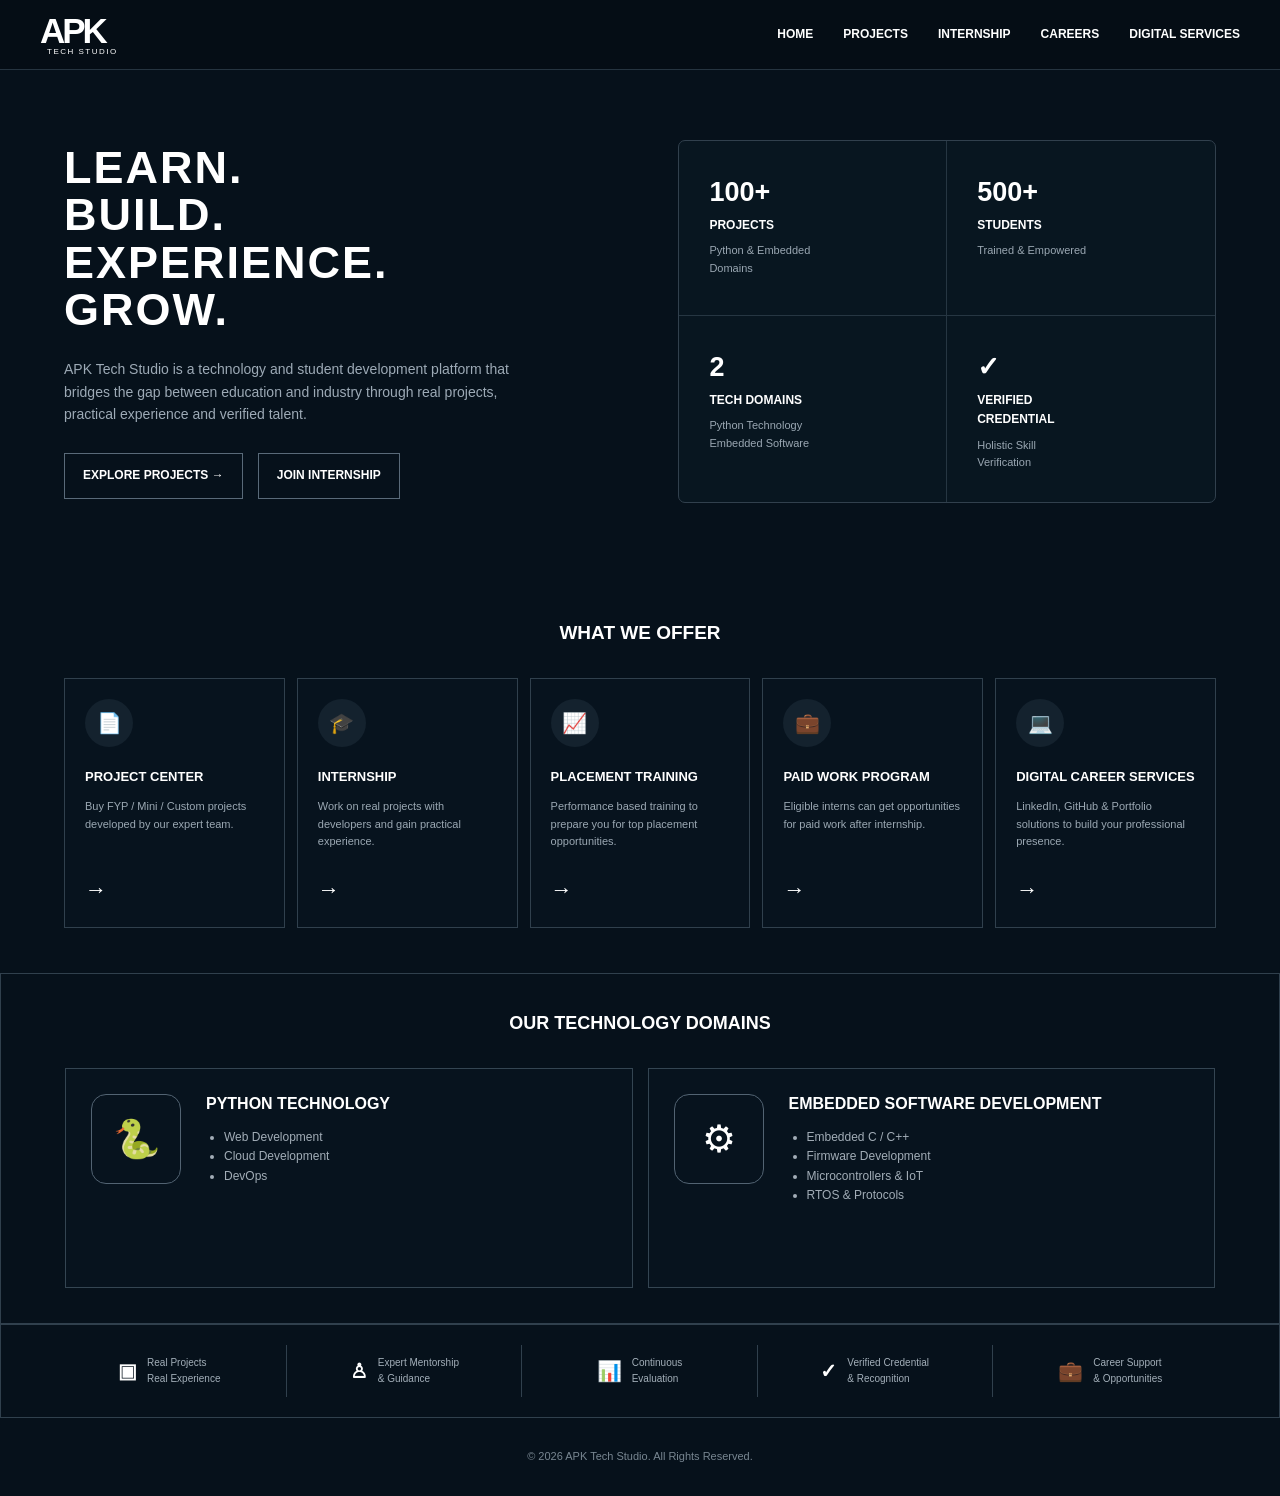
==== index.html @ 43055172 "first commit" ====
<!DOCTYPE html>
<html lang="en">
<head>
    <meta charset="UTF-8">
    <meta name="viewport" content="width=device-width, initial-scale=1.0">

    <title>APK Tech Studio</title>

    <link rel="stylesheet" href="index.css">
</head>

<body>

    <!-- ================= NAVBAR ================= -->

    <header>

        <div class="logo">
            <div>APK</div>
            <span>TECH STUDIO</span>
        </div>

        <nav>
            <a href="index.html">HOME</a>
            <a href="#projects">PROJECTS</a>
            <a href="internship.html">INTERNSHIP</a>
            <a href="#careers">CAREERS</a>
            <a href="digitalcareer.html">DIGITAL SERVICES</a>
           
        </nav>


    </header>


    <!-- ================= HERO SECTION ================= -->

    <section id="home" class="hero">

        <!-- LEFT SIDE -->

        <div class="hero-content">

            <h1>
                LEARN.<br>
                BUILD.<br>
                EXPERIENCE.<br>
                GROW.
            </h1>

            <p>
                APK Tech Studio is a technology and student development
                platform that bridges the gap between education and
                industry through real projects, practical experience and
                verified talent.
            </p>

            <div class="hero-buttons">

                <a href="https://forms.google.com/" target="_blank">
                    EXPLORE PROJECTS →
                </a>

                <a href="https://forms.google.com/" target="_blank">
                    JOIN INTERNSHIP
                </a>

            </div>

        </div>


        <!-- RIGHT SIDE -->

        <div class="stats">

            <div class="stat-card">

                <div class="stat">
                    <h2>100+</h2>
                    <p>PROJECTS</p>
                    <span>Python & Embedded<br>Domains</span>
                </div>

                <div class="stat">
                    <h2>500+</h2>
                    <p>STUDENTS</p>
                    <span>Trained & Empowered</span>
                </div>

            </div>


            <div class="stat-card">

                <div class="stat">
                    <h2>2</h2>
                    <p>TECH DOMAINS</p>
                    <span>
                        Python Technology<br>
                        Embedded Software
                    </span>
                </div>

                <div class="stat">
                    <h2>✓</h2>
                    <p>VERIFIED<br>CREDENTIAL</p>
                    <span>Holistic Skill<br>Verification</span>
                </div>

            </div>

        </div>

    </section>


    <!-- ================= WHAT WE OFFER ================= -->

    <section id="services" class="offer">

        <h2>WHAT WE OFFER</h2>

        <div class="offer-container">


            <!-- PROJECT CENTER -->

            <div class="offer-card">

                <div class="icon">📄</div>

                <h3>PROJECT CENTER</h3>

                <p>
                    Buy FYP / Mini / Custom projects developed
                    by our expert team.
                </p>

                <a href="https://forms.google.com/" target="_blank">
                    →
                </a>

            </div>


            <!-- INTERNSHIP -->

            <div class="offer-card">

                <div class="icon">🎓</div>

                <h3>INTERNSHIP</h3>

                <p>
                    Work on real projects with developers and
                    gain practical experience.
                </p>

                <a href="https://forms.google.com/" target="_blank">
                    →
                </a>

            </div>


            <!-- PLACEMENT TRAINING -->

            <div class="offer-card">

                <div class="icon">📈</div>

                <h3>PLACEMENT TRAINING</h3>

                <p>
                    Performance based training to prepare you
                    for top placement opportunities.
                </p>

                <a href="https://forms.google.com/" target="_blank">
                    →
                </a>

            </div>


            <!-- PAID WORK -->

            <div class="offer-card">

                <div class="icon">💼</div>

                <h3>PAID WORK PROGRAM</h3>

                <p>
                    Eligible interns can get opportunities
                    for paid work after internship.
                </p>

                <a href="https://forms.google.com/" target="_blank">
                    →
                </a>

            </div>


            <!-- DIGITAL CAREER -->

            <div class="offer-card">

                <div class="icon">💻</div>

                <h3>DIGITAL CAREER SERVICES</h3>

                <p>
                    LinkedIn, GitHub & Portfolio solutions to
                    build your professional presence.
                </p>

                <a href="https://forms.google.com/" target="_blank">
                    →
                </a>

            </div>

        </div>

    </section>


    <!-- ================= TECHNOLOGY DOMAINS ================= -->

    <section class="technology">

        <h2>OUR TECHNOLOGY DOMAINS</h2>


        <div class="technology-container">


            <!-- PYTHON -->

            <div class="technology-card">

                <div class="technology-icon">
                    🐍
                </div>

                <div>

                    <h3>PYTHON TECHNOLOGY</h3>

                    <ul>
                        <li>Web Development</li>
                        <li>Cloud Development</li>
                        <li>DevOps</li>
                    </ul>

                </div>

            </div>


            <!-- EMBEDDED -->

            <div class="technology-card">

                <div class="technology-icon">
                    ⚙
                </div>

                <div>

                    <h3>EMBEDDED SOFTWARE DEVELOPMENT</h3>

                    <ul>
                        <li>Embedded C / C++</li>
                        <li>Firmware Development</li>
                        <li>Microcontrollers & IoT</li>
                        <li>RTOS & Protocols</li>
                    </ul>


                </div>

            </div>

        </div>

    </section>


    <!-- ================= FEATURES ================= -->

    <section class="features">

        <div>
            <strong>▣</strong>
            <span>Real Projects<br>Real Experience</span>
        </div>

        <div>
            <strong>♙</strong>
            <span>Expert Mentorship<br>& Guidance</span>
        </div>

        <div>
            <strong>📊</strong>
            <span>Continuous<br>Evaluation</span>
        </div>

        <div>
            <strong>✓</strong>
            <span>Verified Credential<br>& Recognition</span>
        </div>

        <div>
            <strong>💼</strong>
            <span>Career Support<br>& Opportunities</span>
        </div>

    </section>


    <!-- ================= FOOTER ================= -->

    <footer>

        <p>
            © 2026 APK Tech Studio. All Rights Reserved.
        </p>

    </footer>


</body>
</html>
---- index.css ----
/* =========================
   RESET
========================= */

* {
    margin: 0;
    padding: 0;
    box-sizing: border-box;
}

html {
    scroll-behavior: smooth;
}

body {
    font-family: Arial, Helvetica, sans-serif;
    background-color: #06111b;
    color: #ffffff;
    line-height: 1.6;
}


/* =========================
   NAVBAR
========================= */

header {
    width: 100%;
    height: 70px;
    padding: 0 40px;

    display: flex;
    align-items: center;
    justify-content: space-between;

    background-color: #050d15;
    border-bottom: 1px solid #263440;
}


/* LOGO */

.logo {
    width: 155px;

    line-height: 1;
}


.logo div {
    font-size: 35px;
    font-weight: 900;
    letter-spacing: -3px;
    font-family: 'Ethnocentric-Regular', sans-serif;}


.logo span {
    display: block;

    margin-left: 7px;

    font-size: 8px;
    letter-spacing: 1.5px;
}


/* NAVIGATION */

nav {
    display: flex;
    gap: 30px;
}

nav a {
    color: #ffffff;
    text-decoration: none;
    font-size: 12px;
    font-weight: bold;
}

nav a:hover {
    color: #aebdcc;
}


/* GET STARTED */

.get-started {
    color: white;
    text-decoration: none;

    border: 1px solid #586979;
    padding: 11px 18px;

    font-size: 11px;
    font-weight: bold;
}

.get-started:hover {
    background-color: #142332;
}


/* MENU */

.menu-button {
    background: transparent;
    color: white;

    border: 1px solid #334452;

    padding: 8px 11px;

    font-size: 18px;
}


/* =========================
   HERO SECTION
========================= */
.hero {
    width: 100%;
    max-width: none;

    margin: 0;

    min-height: 470px;

    padding: 70px clamp(25px, 5vw, 80px);

    display: grid;
    grid-template-columns: 1fr 1fr;

    gap: clamp(40px, 6vw, 100px);

    align-items: center;
}

/* HERO TEXT */

.hero-content h1 {
    font-size: 45px;
    line-height: 1.05;

    letter-spacing: 2px;

    margin-bottom: 25px;
}

.hero-content p {
    max-width: 480px;

    color: #9daab6;

    font-size: 14px;

    margin-bottom: 28px;
}


/* HERO BUTTONS */

.hero-buttons {
    display: flex;
    gap: 15px;
}

.hero-buttons a {
    display: inline-block;

    padding: 12px 18px;

    border: 1px solid #596a79;

    color: white;

    text-decoration: none;

    font-size: 12px;
    font-weight: bold;
}

.hero-buttons a:hover {
    background-color: #162635;
}


/* =========================
   STATISTICS
========================= */

.stats {
    border: 1px solid #31404d;

    border-radius: 7px;

    overflow: hidden;

    background-color: #081620;
}

.stat-card {
    display: grid;
    grid-template-columns: 1fr 1fr;
}

.stat {
    min-height: 175px;

    padding: 30px;

    border-bottom: 1px solid #263642;
}

.stat:nth-child(odd) {
    border-right: 1px solid #263642;
}

.stat-card:last-child .stat {
    border-bottom: none;
}

.stat h2 {
    font-size: 27px;
    margin-bottom: 2px;
}

.stat p {
    font-size: 12px;
    font-weight: bold;
}

.stat span {
    display: block;

    margin-top: 7px;

    color: #9aa7b2;

    font-size: 11px;
}


/* =========================
   WHAT WE OFFER
========================= */

.offer {
    width: 100%;
    max-width: none;

    margin: 0;

    padding: 45px clamp(25px, 5vw, 80px);
}

.offer > h2 {
    text-align: center;

    font-size: 19px;

    margin-bottom: 30px;
}

.offer-container {
    display: grid;

    grid-template-columns: repeat(5, 1fr);

    gap: 12px;
}


/* OFFER CARD */

.offer-card {
    min-height: 250px;

    padding: 20px;

    border: 1px solid #30404d;

    background-color: #07131e;

    display: flex;
    flex-direction: column;
}

.offer-card:hover {
    border-color: #71808d;
}

.icon {
    width: 48px;
    height: 48px;

    border-radius: 50%;

    background-color: #14222e;

    display: flex;
    align-items: center;
    justify-content: center;

    margin-bottom: 20px;

    font-size: 20px;
}

.offer-card h3 {
    font-size: 13px;

    margin-bottom: 10px;
}

.offer-card p {
    color: #9ba8b3;

    font-size: 11px;
}

.offer-card a {
    margin-top: auto;

    color: white;

    text-decoration: none;

    font-size: 22px;
}


/* =========================
   TECHNOLOGY
========================= */

.technology {
    width: 100%;
    max-width: none;

    margin: 0;

    padding: 35px clamp(25px, 5vw, 80px);

    border: 1px solid #30404d;
}

.technology > h2 {
    text-align: center;

    font-size: 18px;

    margin-bottom: 30px;
}

.technology-container {
    display: grid;

    grid-template-columns: 1fr 1fr;

    gap: 15px;
}


/* TECHNOLOGY CARD */

.technology-card {
    min-height: 220px;

    padding: 25px;

    border: 1px solid #344552;

    display: flex;

    gap: 25px;

    background-color: #07131e;
}

.technology-icon {
    width: 90px;
    height: 90px;

    flex-shrink: 0;

    border: 1px solid #526372;

    border-radius: 15px;

    display: flex;
    align-items: center;
    justify-content: center;

    font-size: 38px;
}

.technology-card h3 {
    font-size: 16px;

    line-height: 1.2;

    margin-bottom: 15px;
}

.technology-card ul {
    padding-left: 18px;

    color: #a2adb7;

    font-size: 12px;

    margin-bottom: 20px;
}

.technology-card a {
    display: inline-block;

    padding: 10px 15px;

    border: 1px solid #586977;

    color: white;

    text-decoration: none;

    font-size: 11px;

    font-weight: bold;
}

.technology-card a:hover {
    background-color: #162635;
}


/* =========================
   FEATURES
========================= */

.features {
    width: 100%;
    max-width: none;

    margin: 0;

    padding: 20px clamp(20px, 4vw, 60px);

    display: grid;

    grid-template-columns: repeat(5, 1fr);

    border: 1px solid #30404d;
}

.features div {
    display: flex;

    align-items: center;

    justify-content: center;

    gap: 10px;

    padding: 10px;

    border-right: 1px solid #30404d;
}

.features div:last-child {
    border-right: none;
}

.features strong {
    font-size: 20px;
}

.features span {
    color: #a3afb9;

    font-size: 10px;
}


/* =========================
   FOOTER
========================= */

footer {
    text-align: center;

    padding: 30px;

    color: #788691;

    font-size: 11px;
}


/* =========================
   RESPONSIVE
========================= */

@media (max-width: 900px) {

    header {
        padding: 0 20px;
    }

    nav {
        display: none;
    }

    .hero {
        grid-template-columns: 1fr;

        gap: 40px;

        padding: 50px 25px;
    }

    .offer-container {
        grid-template-columns: repeat(2, 1fr);
    }

    .technology-container {
        grid-template-columns: 1fr;
    }

    .features {
        grid-template-columns: repeat(2, 1fr);
    }

    .features div {
        border-bottom: 1px solid #30404d;
    }
}


/* =========================
   MOBILE
========================= */

@media (max-width: 600px) {

    header {
        height: 65px;
    }

    .get-started {
        display: none;
    }

    .hero {
        padding: 40px 20px;
    }

    .hero-content h1 {
        font-size: 35px;
    }

    .hero-buttons {
        flex-direction: column;
    }

    .hero-buttons a {
        text-align: center;
    }

    .stat-card {
        grid-template-columns: 1fr;
    }

    .stat {
        border-right: none !important;
    }

    .offer {
        padding: 40px 20px;
    }

    .offer-container {
        grid-template-columns: 1fr;
    }

    .technology {
        margin: 20px;

        padding: 25px 15px;
    }

    .technology-card {
        flex-direction: column;
    }

    .features {
        margin: 20px;

        grid-template-columns: 1fr;
    }

    .features div {
        border-right: none;
    }
}
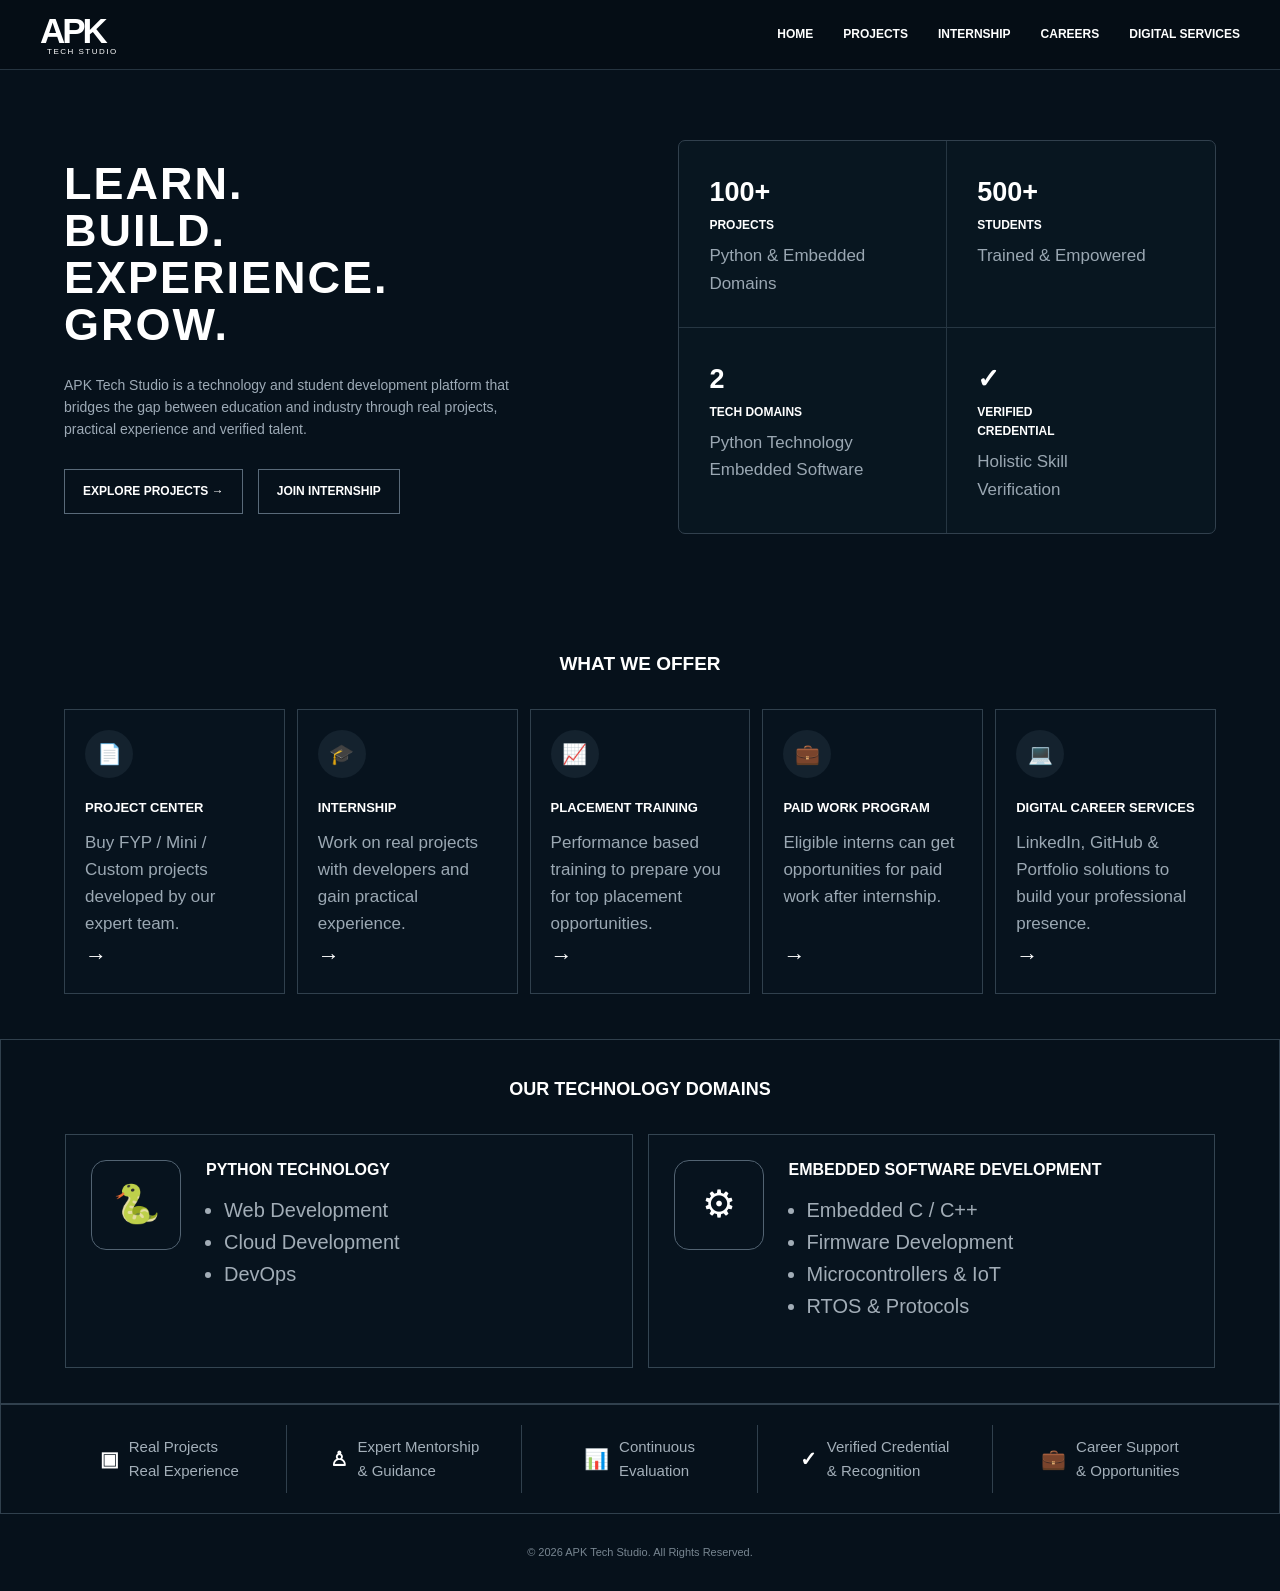
==== commit dfe9fa10: "forms inserted" ====
--- a/index.html
+++ b/index.html
@@ -22,9 +22,9 @@
 
         <nav>
             <a href="index.html">HOME</a>
-            <a href="#projects">PROJECTS</a>
+            <a href="https://forms.gle/o29UfXavdAGyxfG38">PROJECTS</a>
             <a href="internship.html">INTERNSHIP</a>
-            <a href="#careers">CAREERS</a>
+            <a href="https://forms.gle/a6mHpy7esafQqR5q9">CAREERS</a>
             <a href="digitalcareer.html">DIGITAL SERVICES</a>
            
         </nav>
--- a/index.css
+++ b/index.css
@@ -237,7 +237,7 @@
 
     color: #9aa7b2;
 
-    font-size: 11px;
+    font-size: 17px;
 }
 
 
@@ -316,7 +316,7 @@
 .offer-card p {
     color: #9ba8b3;
 
-    font-size: 11px;
+    font-size: 17px;
 }
 
 .offer-card a {
@@ -408,7 +408,7 @@
 
     color: #a2adb7;
 
-    font-size: 12px;
+    font-size: 20px;
 
     margin-bottom: 20px;
 }
@@ -478,7 +478,7 @@
 .features span {
     color: #a3afb9;
 
-    font-size: 10px;
+    font-size: 15px;
 }
 
 
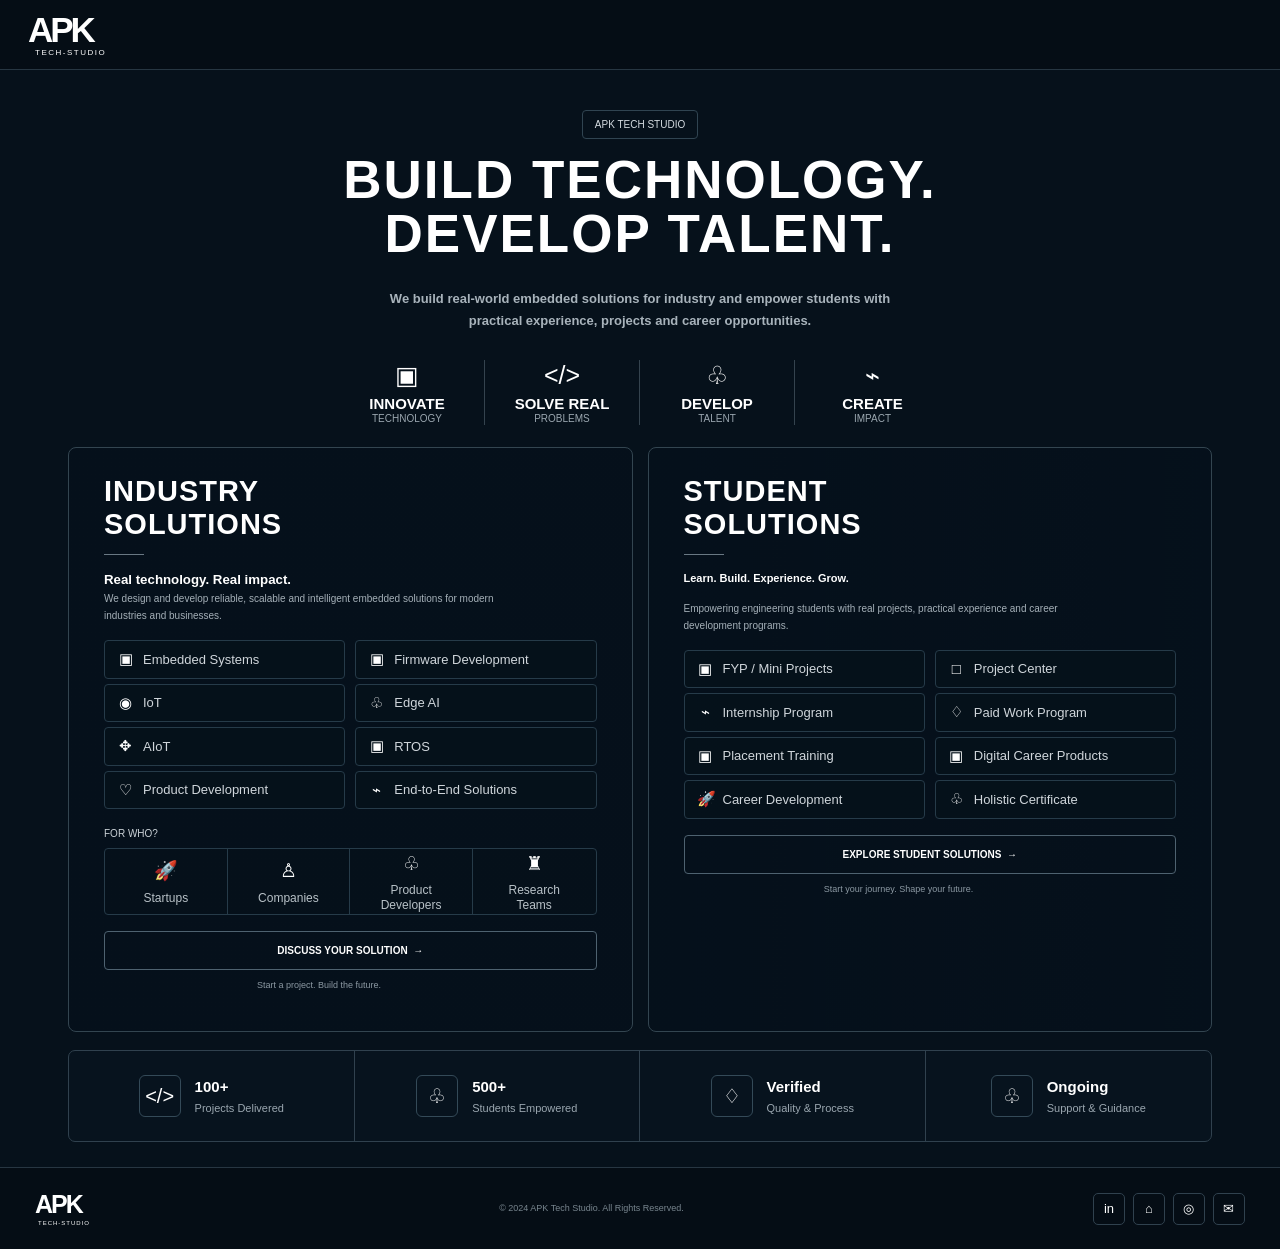
==== commit 1059b5a6: "renamed" ====
--- a/index.html
+++ b/index.html
@@ -4,333 +4,382 @@
     <meta charset="UTF-8">
     <meta name="viewport" content="width=device-width, initial-scale=1.0">
 
-    <title>APK Tech Studio</title>
+    <title>Industry Solutions | APK Tech Studio</title>
 
     <link rel="stylesheet" href="index.css">
 </head>
 
 <body>
 
-    <!-- ================= NAVBAR ================= -->
-
-    <header>
-
-        <div class="logo">
-            <div>APK</div>
-            <span>TECH STUDIO</span>
-        </div>
-
-        <nav>
-            <a href="index.html">HOME</a>
-            <a href="https://forms.gle/o29UfXavdAGyxfG38">PROJECTS</a>
-            <a href="internship.html">INTERNSHIP</a>
-            <a href="https://forms.gle/a6mHpy7esafQqR5q9">CAREERS</a>
-            <a href="digitalcareer.html">DIGITAL SERVICES</a>
-           
-        </nav>
-
-
-    </header>
-
-
-    <!-- ================= HERO SECTION ================= -->
-
-    <section id="home" class="hero">
-
-        <!-- LEFT SIDE -->
-
-        <div class="hero-content">
-
-            <h1>
-                LEARN.<br>
-                BUILD.<br>
-                EXPERIENCE.<br>
-                GROW.
-            </h1>
-
-            <p>
-                APK Tech Studio is a technology and student development
-                platform that bridges the gap between education and
-                industry through real projects, practical experience and
-                verified talent.
-            </p>
-
-            <div class="hero-buttons">
-
-                <a href="https://forms.google.com/" target="_blank">
-                    EXPLORE PROJECTS →
+<!-- =========================
+     NAVBAR
+========================= -->
+
+<header class="navbar">
+
+    <div class="logo">
+        <div class="logo-main">APK</div>
+        <span>TECH-STUDIO</span>
+    </div>
+
+
+
+</header>
+
+
+<!-- =========================
+     MAIN
+========================= -->
+
+<main>
+
+    <!-- =========================
+         HERO
+    ========================= -->
+
+    <section class="hero">
+
+        <div class="hero-label">
+            APK TECH STUDIO
+        </div>
+
+        <h1>
+            BUILD TECHNOLOGY.<br>
+            DEVELOP TALENT.
+        </h1>
+
+        <h4 class="hero-description">
+            We build real-world embedded solutions for industry
+            and empower students with practical experience,
+            projects and career opportunities.
+        </h4>
+
+
+        <!-- HERO FEATURES -->
+
+        <div class="hero-features">
+
+            <div class="hero-feature">
+                <span class="feature-icon">▣</span>
+                <strong>INNOVATE</strong>
+                <small>TECHNOLOGY</small>
+            </div>
+
+            <div class="hero-feature">
+                <span class="feature-icon">&lt;/&gt;</span>
+                <strong>SOLVE REAL</strong>
+                <small>PROBLEMS</small>
+            </div>
+
+            <div class="hero-feature">
+                <span class="feature-icon">♧</span>
+                <strong>DEVELOP</strong>
+                <small>TALENT</small>
+            </div>
+
+            <div class="hero-feature">
+                <span class="feature-icon">⌁</span>
+                <strong>CREATE</strong>
+                <small>IMPACT</small>
+            </div>
+
+        </div>
+
+    </section>
+
+
+    <!-- =========================
+         SOLUTION CARDS
+    ========================= -->
+
+    <section class="solutions">
+
+
+        <!-- INDUSTRY SOLUTIONS -->
+
+        <article class="solution-card industry-card">
+
+            <div class="card-overlay"></div>
+
+            <div class="card-content">
+
+                <h2>
+                    INDUSTRY<br>
+                    SOLUTIONS
+                </h2>
+
+                <div class="card-line"></div>
+
+                <h5>
+                    Real technology. Real impact.
+                </h5>
+
+                <p>
+                    We design and develop reliable, scalable and
+                    intelligent embedded solutions for modern
+                    industries and businesses.
+                </p>
+
+
+                <!-- SERVICES -->
+
+                <div class="service-grid">
+
+                    <div class="service-item">
+                        <span>▣</span>
+                        <p>Embedded Systems</p>
+                    </div>
+
+                    <div class="service-item">
+                        <span>▣</span>
+                        <p>Firmware Development</p>
+                    </div>
+
+                    <div class="service-item">
+                        <span>◉</span>
+                        <p>IoT</p>
+                    </div>
+
+                    <div class="service-item">
+                        <span>♧</span>
+                        <p>Edge AI</p>
+                    </div>
+
+                    <div class="service-item">
+                        <span>✥</span>
+                        <p>AIoT</p>
+                    </div>
+
+                    <div class="service-item">
+                        <span>▣</span>
+                        <p>RTOS</p>
+                    </div>
+
+                    <div class="service-item">
+                        <span>♡</span>
+                        <p>Product Development</p>
+                    </div>
+
+                    <div class="service-item">
+                        <span>⌁</span>
+                        <p>End-to-End Solutions</p>
+                    </div>
+
+                </div>
+
+
+                <!-- FOR WHO -->
+
+                <h4 class="for-who-title">FOR WHO?</h4>
+
+                <div class="for-who">
+
+                    <div>
+                        <span>🚀</span>
+                        <small>Startups</small>
+                    </div>
+
+                    <div>
+                        <span>♙</span>
+                        <small>Companies</small>
+                    </div>
+
+                    <div>
+                        <span>♧</span>
+                        <small>Product<br>Developers</small>
+                    </div>
+
+                    <div>
+                        <span>♜</span>
+                        <small>Research<br>Teams</small>
+                    </div>
+
+                </div>
+
+
+                <a href="https://forms.gle/5Qu4vAm6Sc9BCFgf7" class="card-button">
+                    DISCUSS YOUR SOLUTION&nbsp; →
                 </a>
 
-                <a href="https://forms.google.com/" target="_blank">
-                    JOIN INTERNSHIP
+                <p class="button-subtext">
+                    Start a project. Build the future.
+                </p>
+
+            </div>
+
+        </article>
+
+
+
+        <!-- STUDENT SOLUTIONS -->
+
+        <article class="solution-card student-card">
+
+            <div class="card-overlay"></div>
+
+            <div class="card-content">
+
+                <h2>
+                    STUDENT<br>
+                    SOLUTIONS
+                </h2>
+
+                <div class="card-line"></div>
+
+                <h3>
+                    Learn. Build. Experience. Grow.
+                </h3>
+
+                <p>
+                    Empowering engineering students with real
+                    projects, practical experience and career
+                    development programs.
+                </p>
+
+
+                <!-- STUDENT SERVICES -->
+
+                <div class="service-grid">
+
+                    <div class="service-item">
+                        <span>▣</span>
+                        <p>FYP / Mini Projects</p>
+                    </div>
+
+                    <div class="service-item">
+                        <span>□</span>
+                        <p>Project Center</p>
+                    </div>
+
+                    <div class="service-item">
+                        <span>⌁</span>
+                        <p>Internship Program</p>
+                    </div>
+
+                    <div class="service-item">
+                        <span>♢</span>
+                        <p>Paid Work Program</p>
+                    </div>
+
+                    <div class="service-item">
+                        <span>▣</span>
+                        <p>Placement Training</p>
+                    </div>
+
+                    <div class="service-item">
+                        <span>▣</span>
+                        <p>Digital Career Products</p>
+                    </div>
+
+                    <div class="service-item">
+                        <span>🚀</span>
+                        <p>Career Development</p>
+                    </div>
+
+                    <div class="service-item">
+                        <span>♧</span>
+                        <p>Holistic Certificate</p>
+                    </div>
+
+                </div>
+
+
+                <a href="home.html" class="card-button student-button">
+                    EXPLORE STUDENT SOLUTIONS&nbsp; →
                 </a>
 
-            </div>
-
-        </div>
-
-
-        <!-- RIGHT SIDE -->
-
-        <div class="stats">
-
-            <div class="stat-card">
-
-                <div class="stat">
-                    <h2>100+</h2>
-                    <p>PROJECTS</p>
-                    <span>Python & Embedded<br>Domains</span>
-                </div>
-
-                <div class="stat">
-                    <h2>500+</h2>
-                    <p>STUDENTS</p>
-                    <span>Trained & Empowered</span>
-                </div>
-
-            </div>
-
-
-            <div class="stat-card">
-
-                <div class="stat">
-                    <h2>2</h2>
-                    <p>TECH DOMAINS</p>
-                    <span>
-                        Python Technology<br>
-                        Embedded Software
-                    </span>
-                </div>
-
-                <div class="stat">
-                    <h2>✓</h2>
-                    <p>VERIFIED<br>CREDENTIAL</p>
-                    <span>Holistic Skill<br>Verification</span>
-                </div>
-
-            </div>
-
-        </div>
+                <p class="button-subtext">
+                    Start your journey. Shape your future.
+                </p>
+
+            </div>
+
+        </article>
 
     </section>
 
 
-    <!-- ================= WHAT WE OFFER ================= -->
-
-    <section id="services" class="offer">
-
-        <h2>WHAT WE OFFER</h2>
-
-        <div class="offer-container">
-
-
-            <!-- PROJECT CENTER -->
-
-            <div class="offer-card">
-
-                <div class="icon">📄</div>
-
-                <h3>PROJECT CENTER</h3>
-
-                <p>
-                    Buy FYP / Mini / Custom projects developed
-                    by our expert team.
-                </p>
-
-                <a href="https://forms.google.com/" target="_blank">
-                    →
-                </a>
-
-            </div>
-
-
-            <!-- INTERNSHIP -->
-
-            <div class="offer-card">
-
-                <div class="icon">🎓</div>
-
-                <h3>INTERNSHIP</h3>
-
-                <p>
-                    Work on real projects with developers and
-                    gain practical experience.
-                </p>
-
-                <a href="https://forms.google.com/" target="_blank">
-                    →
-                </a>
-
-            </div>
-
-
-            <!-- PLACEMENT TRAINING -->
-
-            <div class="offer-card">
-
-                <div class="icon">📈</div>
-
-                <h3>PLACEMENT TRAINING</h3>
-
-                <p>
-                    Performance based training to prepare you
-                    for top placement opportunities.
-                </p>
-
-                <a href="https://forms.google.com/" target="_blank">
-                    →
-                </a>
-
-            </div>
-
-
-            <!-- PAID WORK -->
-
-            <div class="offer-card">
-
-                <div class="icon">💼</div>
-
-                <h3>PAID WORK PROGRAM</h3>
-
-                <p>
-                    Eligible interns can get opportunities
-                    for paid work after internship.
-                </p>
-
-                <a href="https://forms.google.com/" target="_blank">
-                    →
-                </a>
-
-            </div>
-
-
-            <!-- DIGITAL CAREER -->
-
-            <div class="offer-card">
-
-                <div class="icon">💻</div>
-
-                <h3>DIGITAL CAREER SERVICES</h3>
-
-                <p>
-                    LinkedIn, GitHub & Portfolio solutions to
-                    build your professional presence.
-                </p>
-
-                <a href="https://forms.google.com/" target="_blank">
-                    →
-                </a>
-
+    <!-- =========================
+         STATS
+    ========================= -->
+
+    <section class="stats">
+
+        <div class="stat">
+
+            <span class="stat-icon">&lt;/&gt;</span>
+
+            <div>
+                <strong>100+</strong>
+                <small>Projects Delivered</small>
+            </div>
+
+        </div>
+
+
+        <div class="stat">
+
+            <span class="stat-icon">♧</span>
+
+            <div>
+                <strong>500+</strong>
+                <small>Students Empowered</small>
+            </div>
+
+        </div>
+
+
+        <div class="stat">
+
+            <span class="stat-icon">♢</span>
+
+            <div>
+                <strong>Verified</strong>
+                <small>Quality &amp; Process</small>
+            </div>
+
+        </div>
+
+
+        <div class="stat">
+
+            <span class="stat-icon">♧</span>
+
+            <div>
+                <strong>Ongoing</strong>
+                <small>Support &amp; Guidance</small>
             </div>
 
         </div>
 
     </section>
 
-
-    <!-- ================= TECHNOLOGY DOMAINS ================= -->
-
-    <section class="technology">
-
-        <h2>OUR TECHNOLOGY DOMAINS</h2>
-
-
-        <div class="technology-container">
-
-
-            <!-- PYTHON -->
-
-            <div class="technology-card">
-
-                <div class="technology-icon">
-                    🐍
-                </div>
-
-                <div>
-
-                    <h3>PYTHON TECHNOLOGY</h3>
-
-                    <ul>
-                        <li>Web Development</li>
-                        <li>Cloud Development</li>
-                        <li>DevOps</li>
-                    </ul>
-
-                </div>
-
-            </div>
-
-
-            <!-- EMBEDDED -->
-
-            <div class="technology-card">
-
-                <div class="technology-icon">
-                    ⚙
-                </div>
-
-                <div>
-
-                    <h3>EMBEDDED SOFTWARE DEVELOPMENT</h3>
-
-                    <ul>
-                        <li>Embedded C / C++</li>
-                        <li>Firmware Development</li>
-                        <li>Microcontrollers & IoT</li>
-                        <li>RTOS & Protocols</li>
-                    </ul>
-
-
-                </div>
-
-            </div>
-
-        </div>
-
-    </section>
-
-
-    <!-- ================= FEATURES ================= -->
-
-    <section class="features">
-
-        <div>
-            <strong>▣</strong>
-            <span>Real Projects<br>Real Experience</span>
-        </div>
-
-        <div>
-            <strong>♙</strong>
-            <span>Expert Mentorship<br>& Guidance</span>
-        </div>
-
-        <div>
-            <strong>📊</strong>
-            <span>Continuous<br>Evaluation</span>
-        </div>
-
-        <div>
-            <strong>✓</strong>
-            <span>Verified Credential<br>& Recognition</span>
-        </div>
-
-        <div>
-            <strong>💼</strong>
-            <span>Career Support<br>& Opportunities</span>
-        </div>
-
-    </section>
-
-
-    <!-- ================= FOOTER ================= -->
-
-    <footer>
-
-        <p>
-            © 2026 APK Tech Studio. All Rights Reserved.
-        </p>
-
-    </footer>
+</main>
+
+
+<!-- =========================
+     FOOTER
+========================= -->
+
+<footer>
+
+    <div class="footer-logo">
+        <strong>APK</strong>
+        <small>TECH-STUDIO</small>
+    </div>
+
+    <p>
+        © 2024 APK Tech Studio. All Rights Reserved.
+    </p>
+
+    <div class="social-links">
+        <a href="#">in</a>
+        <a href="#">⌂</a>
+        <a href="#">◎</a>
+        <a href="#">✉</a>
+    </div>
+
+</footer>
 
 
 </body>
--- a/index.css
+++ b/index.css
@@ -14,9 +14,14 @@
 
 body {
     font-family: Arial, Helvetica, sans-serif;
-    background-color: #06111b;
+
+    background: #06111b;
+
     color: #ffffff;
-    line-height: 1.6;
+
+    line-height: 1.5;
+
+    overflow-x: hidden;
 }
 
 
@@ -24,582 +29,977 @@
    NAVBAR
 ========================= */
 
-header {
+.navbar {
     width: 100%;
-    height: 70px;
-    padding: 0 40px;
-
-    display: flex;
+
+    min-height: 70px;
+
+    padding: 0 28px;
+
+    display: flex;
+
     align-items: center;
-    justify-content: space-between;
-
-    background-color: #050d15;
-    border-bottom: 1px solid #263440;
-}
-
-
-/* LOGO */
+
+    background: #050d15;
+
+    border-bottom: 1px solid #273642;
+}
+
+
+/* =========================
+   LOGO
+========================= */
 
 .logo {
-    width: 155px;
+    width: 150px;
+
+    flex-shrink: 0;
 
     line-height: 1;
 }
 
-
-.logo div {
+.logo-main {
     font-size: 35px;
+
     font-weight: 900;
+
     letter-spacing: -3px;
-    font-family: 'Ethnocentric-Regular', sans-serif;}
-
+}
+
+.logo-sub {
+    font-size: 8px;
+
+    letter-spacing: 1.5px;
+
+    margin-left: 7px;
+}
 
 .logo span {
     display: block;
 
+    font-size: 8px;
+
+    letter-spacing: 1.5px;
+
     margin-left: 7px;
 
-    font-size: 8px;
-    letter-spacing: 1.5px;
-}
-
-
-/* NAVIGATION */
-
-nav {
-    display: flex;
-    gap: 30px;
-}
-
-nav a {
+    margin-top: 2px;
+}
+
+
+/* =========================
+   NAVIGATION
+========================= */
+
+.navbar nav {
+    display: flex;
+
+    align-items: center;
+
+    gap: 32px;
+
+    margin-left: auto;
+}
+
+.navbar nav a {
+    position: relative;
+
     color: #ffffff;
+
     text-decoration: none;
+
+    font-size: 10px;
+
+    font-weight: bold;
+
+    white-space: nowrap;
+
+    padding: 27px 0;
+}
+
+.navbar nav a:hover {
+    color: #aebac3;
+}
+
+
+/* =========================
+   NAV BUTTON
+========================= */
+
+.nav-button {
+    margin-left: 25px;
+
+    padding: 11px 16px;
+
+    border: 1px solid #536370;
+
+    color: #ffffff;
+
+    text-decoration: none;
+
+    font-size: 10px;
+
+    font-weight: bold;
+
+    white-space: nowrap;
+}
+
+.nav-button:hover {
+    background: #142432;
+}
+
+
+/* =========================
+   MENU
+========================= */
+
+.menu-button {
+    width: 36px;
+
+    height: 36px;
+
+    margin-left: 10px;
+
+    background: transparent;
+
+    color: #ffffff;
+
+    border: 1px solid #344552;
+
+    font-size: 17px;
+
+    cursor: pointer;
+}
+
+
+/* =========================
+   MAIN
+========================= */
+
+main {
+    width: 100%;
+
+    max-width: 1200px;
+
+    margin: 0 auto;
+
+    padding: 40px 28px 25px;
+}
+
+
+/* =========================
+   HERO
+========================= */
+
+.hero {
+    text-align: center;
+
+    padding: 0 20px 22px;
+}
+
+.hero-label {
+    display: inline-block;
+
+    padding: 6px 12px;
+
+    border: 1px solid #304451;
+
+    border-radius: 4px;
+
+    color: #d5dce1;
+
+    font-size: 10px;
+
+    margin-bottom: 14px;
+}
+
+.hero h1 {
+    font-size: 53px;
+
+    line-height: 1.02;
+
+    letter-spacing: 2px;
+
+    font-weight: 900;
+
+    margin-bottom: 27px;
+}
+
+.hero-description {
+    max-width: 520px;
+
+    margin: auto;
+
+    color: #a8b3bb;
+
+    font-size: 13px;
+
+    line-height: 1.7;
+}
+
+
+/* =========================
+   HERO FEATURES
+========================= */
+
+.hero-features {
+    max-width: 620px;
+
+    margin: 28px auto 0;
+
+    display: grid;
+
+    grid-template-columns: repeat(4, 1fr);
+}
+
+.hero-feature {
+    min-height: 65px;
+
+    display: flex;
+
+    flex-direction: column;
+
+    align-items: center;
+
+    justify-content: center;
+
+    border-right: 1px solid #34434e;
+}
+
+.hero-feature:last-child {
+    border-right: none;
+}
+
+.feature-icon {
+    height: 30px;
+
+    display: flex;
+
+    align-items: center;
+
+    font-size: 25px;
+
+    margin-bottom: 4px;
+}
+
+.hero-feature strong {
+    font-size: 15px;
+
+    line-height: 1.2;
+}
+
+.hero-feature small {
+    color: #9aa6af;
+
+    font-size: 10px;
+
+    line-height: 1.2;
+}
+
+
+/* =========================
+   SOLUTIONS
+========================= */
+
+.solutions {
+    width: 100%;
+
+    display: grid;
+
+    grid-template-columns: 1fr 1fr;
+
+    gap: 15px;
+}
+
+
+/* =========================
+   SOLUTION CARD
+========================= */
+
+.solution-card {
+    position: relative;
+
+    min-height: 585px;
+
+    overflow: hidden;
+
+    border: 1px solid #334550;
+
+    border-radius: 8px;
+
+    background: #07131e;
+}
+
+
+/* =========================
+   CARD BACKGROUND
+========================= */
+
+.industry-card {
+    background:
+        linear-gradient(
+            90deg,
+            rgba(5, 16, 27, 0.96),
+            rgba(5, 16, 27, 0.88)
+        ),
+        url("images/industry.jpg");
+
+    background-size: cover;
+
+    background-position: center;
+}
+
+.student-card {
+    background:
+        linear-gradient(
+            90deg,
+            rgba(5, 16, 27, 0.95),
+            rgba(5, 16, 27, 0.78)
+        ),
+        url("images/student.jpg");
+
+    background-size: cover;
+
+    background-position: center;
+}
+
+
+/* =========================
+   CARD CONTENT
+========================= */
+
+.card-content {
+    position: relative;
+
+    z-index: 2;
+
+    padding: 27px 35px 22px;
+}
+
+.card-content h2 {
+    font-size: 29px;
+
+    line-height: 1.12;
+
+    letter-spacing: 1px;
+
+    margin-bottom: 14px;
+}
+
+.card-line {
+    width: 40px;
+
+    height: 1px;
+
+    background: #697883;
+
+    margin-bottom: 15px;
+}
+
+.card-content h3 {
+    font-size: 11px;
+
+    margin-bottom: 13px;
+}
+
+.card-content > p {
+    max-width: 430px;
+
+    color: #a5b0b8;
+
+    font-size: 10px;
+
+    line-height: 1.7;
+
+    margin-bottom: 16px;
+}
+
+
+/* =========================
+   SERVICE GRID
+========================= */
+
+.service-grid {
+    display: grid;
+
+    grid-template-columns: 1fr 1fr;
+
+    gap: 5px 10px;
+}
+
+.service-item {
+    min-height: 36px;
+
+    padding: 7px 12px;
+
+    display: flex;
+
+    align-items: center;
+
+    gap: 9px;
+
+    border: 1px solid #263b49;
+
+    border-radius: 4px;
+
+    background: rgba(6, 17, 27, 0.65);
+}
+
+.service-item span {
+    width: 17px;
+
+    flex-shrink: 0;
+
+    text-align: center;
+
+    font-size: 15px;
+}
+
+.service-item p {
+    color: #d0d6db;
+
+    font-size: 13px;
+
+    line-height: 1.2;
+}
+
+
+/* =========================
+   FOR WHO
+========================= */
+
+.for-who-title {
+    margin-top: 17px;
+
+    margin-bottom: 7px;
+
+    color: #cbd2d7;
+
+    font-size: 10px;
+
+    font-weight: normal;
+}
+
+.for-who {
+    display: grid;
+
+    grid-template-columns: repeat(4, 1fr);
+
+    border: 1px solid #263b49;
+
+    border-radius: 4px;
+
+    background: rgba(6, 17, 27, 0.55);
+}
+
+.for-who > div {
+    min-height: 65px;
+
+    display: flex;
+
+    flex-direction: column;
+
+    align-items: center;
+
+    justify-content: center;
+
+    text-align: center;
+
+    border-right: 1px solid #263b49;
+}
+
+.for-who > div:last-child {
+    border-right: none;
+}
+
+.for-who span {
+    font-size: 19px;
+
+    margin-bottom: 5px;
+}
+
+.for-who small {
+    color: #b8c1c7;
+
     font-size: 12px;
+
+    line-height: 1.25;
+}
+
+
+/* =========================
+   CARD BUTTON
+========================= */
+
+.card-button {
+    display: block;
+
+    width: 100%;
+
+    margin-top: 16px;
+
+    padding: 11px 15px;
+
+    border: 1px solid #4e6270;
+
+    border-radius: 4px;
+
+    color: #ffffff;
+
+    text-decoration: none;
+
+    text-align: center;
+
+    font-size: 10px;
+
     font-weight: bold;
 }
 
-nav a:hover {
-    color: #aebdcc;
-}
-
-
-/* GET STARTED */
-
-.get-started {
-    color: white;
+.card-button:hover {
+    background: #142532;
+
+    border-color: #788895;
+}
+
+.button-subtext {
+    text-align: center;
+
+    margin: 8px 0 0 !important;
+
+    color: #8c99a3 !important;
+
+    font-size: 9px !important;
+}
+
+
+/* =========================
+   STATS
+========================= */
+
+.stats {
+    width: 100%;
+
+    margin-top: 18px;
+
+    min-height: 92px;
+
+    display: grid;
+
+    grid-template-columns: repeat(4, 1fr);
+
+    border: 1px solid #30414e;
+
+    border-radius: 7px;
+
+    background: #07131e;
+}
+
+.stat {
+    display: flex;
+
+    align-items: center;
+
+    justify-content: center;
+
+    gap: 14px;
+
+    border-right: 1px solid #30414e;
+
+    padding: 15px;
+}
+
+.stat:last-child {
+    border-right: none;
+}
+
+.stat-icon {
+    width: 42px;
+
+    height: 42px;
+
+    display: flex;
+
+    align-items: center;
+
+    justify-content: center;
+
+    border: 1px solid #344a58;
+
+    border-radius: 6px;
+
+    font-size: 20px;
+}
+
+.stat div {
+    display: flex;
+
+    flex-direction: column;
+}
+
+.stat strong {
+    font-size: 15px;
+
+    margin-bottom: 2px;
+}
+
+.stat small {
+    color: #9ba7b0;
+
+    font-size: 11px;
+}
+
+
+/* =========================
+   FOOTER
+========================= */
+
+footer {
+    min-height: 82px;
+
+    padding: 18px 35px;
+
+    display: flex;
+
+    align-items: center;
+
+    justify-content: space-between;
+
+    border-top: 1px solid #273642;
+
+    background: #050d15;
+}
+
+.footer-logo {
+    display: flex;
+
+    flex-direction: column;
+
+    line-height: 1;
+}
+
+.footer-logo strong {
+    font-size: 25px;
+
+    letter-spacing: -2px;
+}
+
+.footer-logo small {
+    margin-left: 3px;
+
+    margin-top: 3px;
+
+    font-size: 6px;
+
+    letter-spacing: 1px;
+}
+
+footer > p {
+    color: #78858e;
+
+    font-size: 9px;
+}
+
+.social-links {
+    display: flex;
+
+    gap: 8px;
+}
+
+.social-links a {
+    width: 32px;
+
+    height: 32px;
+
+    display: flex;
+
+    align-items: center;
+
+    justify-content: center;
+
+    border: 1px solid #30414e;
+
+    border-radius: 5px;
+
+    color: #ffffff;
+
     text-decoration: none;
 
-    border: 1px solid #586979;
-    padding: 11px 18px;
-
-    font-size: 11px;
-    font-weight: bold;
-}
-
-.get-started:hover {
-    background-color: #142332;
-}
-
-
-/* MENU */
-
-.menu-button {
-    background: transparent;
-    color: white;
-
-    border: 1px solid #334452;
-
-    padding: 8px 11px;
-
-    font-size: 18px;
-}
-
-
-/* =========================
-   HERO SECTION
-========================= */
-.hero {
-    width: 100%;
-    max-width: none;
-
-    margin: 0;
-
-    min-height: 470px;
-
-    padding: 70px clamp(25px, 5vw, 80px);
-
-    display: grid;
-    grid-template-columns: 1fr 1fr;
-
-    gap: clamp(40px, 6vw, 100px);
-
-    align-items: center;
-}
-
-/* HERO TEXT */
-
-.hero-content h1 {
-    font-size: 45px;
-    line-height: 1.05;
-
-    letter-spacing: 2px;
-
-    margin-bottom: 25px;
-}
-
-.hero-content p {
-    max-width: 480px;
-
-    color: #9daab6;
-
-    font-size: 14px;
-
-    margin-bottom: 28px;
-}
-
-
-/* HERO BUTTONS */
-
-.hero-buttons {
-    display: flex;
-    gap: 15px;
-}
-
-.hero-buttons a {
-    display: inline-block;
-
-    padding: 12px 18px;
-
-    border: 1px solid #596a79;
-
-    color: white;
-
-    text-decoration: none;
-
-    font-size: 12px;
-    font-weight: bold;
-}
-
-.hero-buttons a:hover {
-    background-color: #162635;
-}
-
-
-/* =========================
-   STATISTICS
-========================= */
-
-.stats {
-    border: 1px solid #31404d;
-
-    border-radius: 7px;
-
-    overflow: hidden;
-
-    background-color: #081620;
-}
-
-.stat-card {
-    display: grid;
-    grid-template-columns: 1fr 1fr;
-}
-
-.stat {
-    min-height: 175px;
-
-    padding: 30px;
-
-    border-bottom: 1px solid #263642;
-}
-
-.stat:nth-child(odd) {
-    border-right: 1px solid #263642;
-}
-
-.stat-card:last-child .stat {
-    border-bottom: none;
-}
-
-.stat h2 {
-    font-size: 27px;
-    margin-bottom: 2px;
-}
-
-.stat p {
-    font-size: 12px;
-    font-weight: bold;
-}
-
-.stat span {
-    display: block;
-
-    margin-top: 7px;
-
-    color: #9aa7b2;
-
-    font-size: 17px;
-}
-
-
-/* =========================
-   WHAT WE OFFER
-========================= */
-
-.offer {
-    width: 100%;
-    max-width: none;
-
-    margin: 0;
-
-    padding: 45px clamp(25px, 5vw, 80px);
-}
-
-.offer > h2 {
-    text-align: center;
-
-    font-size: 19px;
-
-    margin-bottom: 30px;
-}
-
-.offer-container {
-    display: grid;
-
-    grid-template-columns: repeat(5, 1fr);
-
-    gap: 12px;
-}
-
-
-/* OFFER CARD */
-
-.offer-card {
-    min-height: 250px;
-
-    padding: 20px;
-
-    border: 1px solid #30404d;
-
-    background-color: #07131e;
-
-    display: flex;
-    flex-direction: column;
-}
-
-.offer-card:hover {
-    border-color: #71808d;
-}
-
-.icon {
-    width: 48px;
-    height: 48px;
-
-    border-radius: 50%;
-
-    background-color: #14222e;
-
-    display: flex;
-    align-items: center;
-    justify-content: center;
-
-    margin-bottom: 20px;
-
-    font-size: 20px;
-}
-
-.offer-card h3 {
     font-size: 13px;
-
-    margin-bottom: 10px;
-}
-
-.offer-card p {
-    color: #9ba8b3;
-
-    font-size: 17px;
-}
-
-.offer-card a {
-    margin-top: auto;
-
-    color: white;
-
-    text-decoration: none;
-
-    font-size: 22px;
-}
-
-
-/* =========================
-   TECHNOLOGY
-========================= */
-
-.technology {
-    width: 100%;
-    max-width: none;
-
-    margin: 0;
-
-    padding: 35px clamp(25px, 5vw, 80px);
-
-    border: 1px solid #30404d;
-}
-
-.technology > h2 {
-    text-align: center;
-
-    font-size: 18px;
-
-    margin-bottom: 30px;
-}
-
-.technology-container {
-    display: grid;
-
-    grid-template-columns: 1fr 1fr;
-
-    gap: 15px;
-}
-
-
-/* TECHNOLOGY CARD */
-
-.technology-card {
-    min-height: 220px;
-
-    padding: 25px;
-
-    border: 1px solid #344552;
-
-    display: flex;
-
-    gap: 25px;
-
-    background-color: #07131e;
-}
-
-.technology-icon {
-    width: 90px;
-    height: 90px;
-
-    flex-shrink: 0;
-
-    border: 1px solid #526372;
-
-    border-radius: 15px;
-
-    display: flex;
-    align-items: center;
-    justify-content: center;
-
-    font-size: 38px;
-}
-
-.technology-card h3 {
-    font-size: 16px;
-
-    line-height: 1.2;
-
-    margin-bottom: 15px;
-}
-
-.technology-card ul {
-    padding-left: 18px;
-
-    color: #a2adb7;
-
-    font-size: 20px;
-
-    margin-bottom: 20px;
-}
-
-.technology-card a {
-    display: inline-block;
-
-    padding: 10px 15px;
-
-    border: 1px solid #586977;
-
-    color: white;
-
-    text-decoration: none;
-
-    font-size: 11px;
-
-    font-weight: bold;
-}
-
-.technology-card a:hover {
-    background-color: #162635;
-}
-
-
-/* =========================
-   FEATURES
-========================= */
-
-.features {
-    width: 100%;
-    max-width: none;
-
-    margin: 0;
-
-    padding: 20px clamp(20px, 4vw, 60px);
-
-    display: grid;
-
-    grid-template-columns: repeat(5, 1fr);
-
-    border: 1px solid #30404d;
-}
-
-.features div {
-    display: flex;
-
-    align-items: center;
-
-    justify-content: center;
-
-    gap: 10px;
-
-    padding: 10px;
-
-    border-right: 1px solid #30404d;
-}
-
-.features div:last-child {
-    border-right: none;
-}
-
-.features strong {
-    font-size: 20px;
-}
-
-.features span {
-    color: #a3afb9;
-
-    font-size: 15px;
-}
-
-
-/* =========================
-   FOOTER
-========================= */
-
-footer {
-    text-align: center;
-
-    padding: 30px;
-
-    color: #788691;
-
-    font-size: 11px;
-}
-
-
-/* =========================
-   RESPONSIVE
-========================= */
-
-@media (max-width: 900px) {
-
-    header {
+}
+
+.social-links a:hover {
+    background: #142432;
+}
+
+
+/* =========================
+   LARGE SCREEN
+========================= */
+
+@media (min-width: 1400px) {
+
+    main {
+        max-width: 1350px;
+
+        padding-left: 35px;
+
+        padding-right: 35px;
+    }
+
+    .hero h1 {
+        font-size: 58px;
+    }
+
+    .card-content {
+        padding-left: 40px;
+
+        padding-right: 40px;
+    }
+
+}
+
+
+/* =========================
+   TABLET
+========================= */
+
+@media (max-width: 1000px) {
+
+    .navbar {
         padding: 0 20px;
     }
 
-    nav {
+    .navbar nav {
+        gap: 15px;
+    }
+
+    .navbar nav a {
+        font-size: 8px;
+    }
+
+    .nav-button {
+        margin-left: 12px;
+
+        padding: 10px 12px;
+    }
+
+    main {
+        padding: 35px 20px 25px;
+    }
+
+    .hero h1 {
+        font-size: 44px;
+    }
+
+    .solutions {
+        grid-template-columns: 1fr;
+    }
+
+    .solution-card {
+        min-height: auto;
+    }
+
+    .stats {
+        grid-template-columns: repeat(2, 1fr);
+    }
+
+    .stat:nth-child(2) {
+        border-right: none;
+    }
+
+    .stat:nth-child(1),
+    .stat:nth-child(2) {
+        border-bottom: 1px solid #30414e;
+    }
+}
+
+
+/* =========================
+   MOBILE
+========================= */
+
+@media (max-width: 750px) {
+
+    .navbar {
+        min-height: 65px;
+
+        padding: 0 15px;
+    }
+
+    .navbar nav {
         display: none;
     }
 
+    .nav-button {
+        display: none;
+    }
+
+    .menu-button {
+        margin-left: auto;
+    }
+
+    main {
+        padding: 28px 15px 20px;
+    }
+
     .hero {
+        padding: 0 5px 25px;
+    }
+
+    .hero h1 {
+        font-size: 34px;
+
+        letter-spacing: 1px;
+    }
+
+    .hero-description {
+        font-size: 11px;
+    }
+
+    .hero-features {
+        grid-template-columns: repeat(2, 1fr);
+
+        gap: 0;
+
+        margin-top: 22px;
+    }
+
+    .hero-feature {
+        border-bottom: 1px solid #263844;
+
+        padding: 10px;
+    }
+
+    .hero-feature:nth-child(2) {
+        border-right: none;
+    }
+
+    .hero-feature:nth-child(3) {
+        border-bottom: none;
+    }
+
+    .hero-feature:nth-child(4) {
+        border-right: none;
+
+        border-bottom: none;
+    }
+
+    .card-content {
+        padding: 24px 18px 20px;
+    }
+
+    .card-content h2 {
+        font-size: 27px;
+    }
+
+    .service-item {
+        min-height: 42px;
+
+        padding: 7px 8px;
+    }
+
+    .service-item p {
+        font-size: 8px;
+    }
+
+    .for-who {
+        grid-template-columns: repeat(2, 1fr);
+    }
+
+    .for-who > div:nth-child(2) {
+        border-right: none;
+    }
+
+    .for-who > div:nth-child(1),
+    .for-who > div:nth-child(2) {
+        border-bottom: 1px solid #263b49;
+    }
+
+    .stats {
         grid-template-columns: 1fr;
 
-        gap: 40px;
-
-        padding: 50px 25px;
-    }
-
-    .offer-container {
-        grid-template-columns: repeat(2, 1fr);
-    }
-
-    .technology-container {
+        margin-top: 15px;
+    }
+
+    .stat {
+        justify-content: flex-start;
+
+        border-right: none;
+
+        border-bottom: 1px solid #30414e;
+    }
+
+    .stat:last-child {
+        border-bottom: none;
+    }
+
+    footer {
+        padding: 20px 15px;
+
+        flex-direction: column;
+
+        gap: 15px;
+
+        text-align: center;
+    }
+}
+
+
+/* =========================
+   SMALL MOBILE
+========================= */
+
+@media (max-width: 500px) {
+
+    .logo {
+        width: 110px;
+    }
+
+    .logo-main {
+        font-size: 28px;
+    }
+
+    .hero-label {
+        font-size: 9px;
+    }
+
+    .hero h1 {
+        font-size: 29px;
+
+        line-height: 1.08;
+    }
+
+    .hero-description {
+        font-size: 10px;
+
+        line-height: 1.6;
+    }
+
+    .card-content h2 {
+        font-size: 24px;
+    }
+
+    .card-content h3 {
+        font-size: 10px;
+    }
+
+    .card-content > p {
+        font-size: 9px;
+    }
+
+    .service-grid {
         grid-template-columns: 1fr;
     }
 
-    .features {
-        grid-template-columns: repeat(2, 1fr);
-    }
-
-    .features div {
-        border-bottom: 1px solid #30404d;
-    }
-}
-
-
-/* =========================
-   MOBILE
-========================= */
-
-@media (max-width: 600px) {
-
-    header {
-        height: 65px;
-    }
-
-    .get-started {
-        display: none;
-    }
-
-    .hero {
-        padding: 40px 20px;
-    }
-
-    .hero-content h1 {
-        font-size: 35px;
-    }
-
-    .hero-buttons {
-        flex-direction: column;
-    }
-
-    .hero-buttons a {
-        text-align: center;
-    }
-
-    .stat-card {
-        grid-template-columns: 1fr;
-    }
-
-    .stat {
-        border-right: none !important;
-    }
-
-    .offer {
-        padding: 40px 20px;
-    }
-
-    .offer-container {
-        grid-template-columns: 1fr;
-    }
-
-    .technology {
-        margin: 20px;
-
-        padding: 25px 15px;
-    }
-
-    .technology-card {
-        flex-direction: column;
-    }
-
-    .features {
-        margin: 20px;
-
-        grid-template-columns: 1fr;
-    }
-
-    .features div {
-        border-right: none;
+    .service-item {
+        min-height: 38px;
+    }
+
+    .for-who {
+        grid-template-columns: 1fr 1fr;
+    }
+
+    .social-links {
+        justify-content: center;
     }
 }
